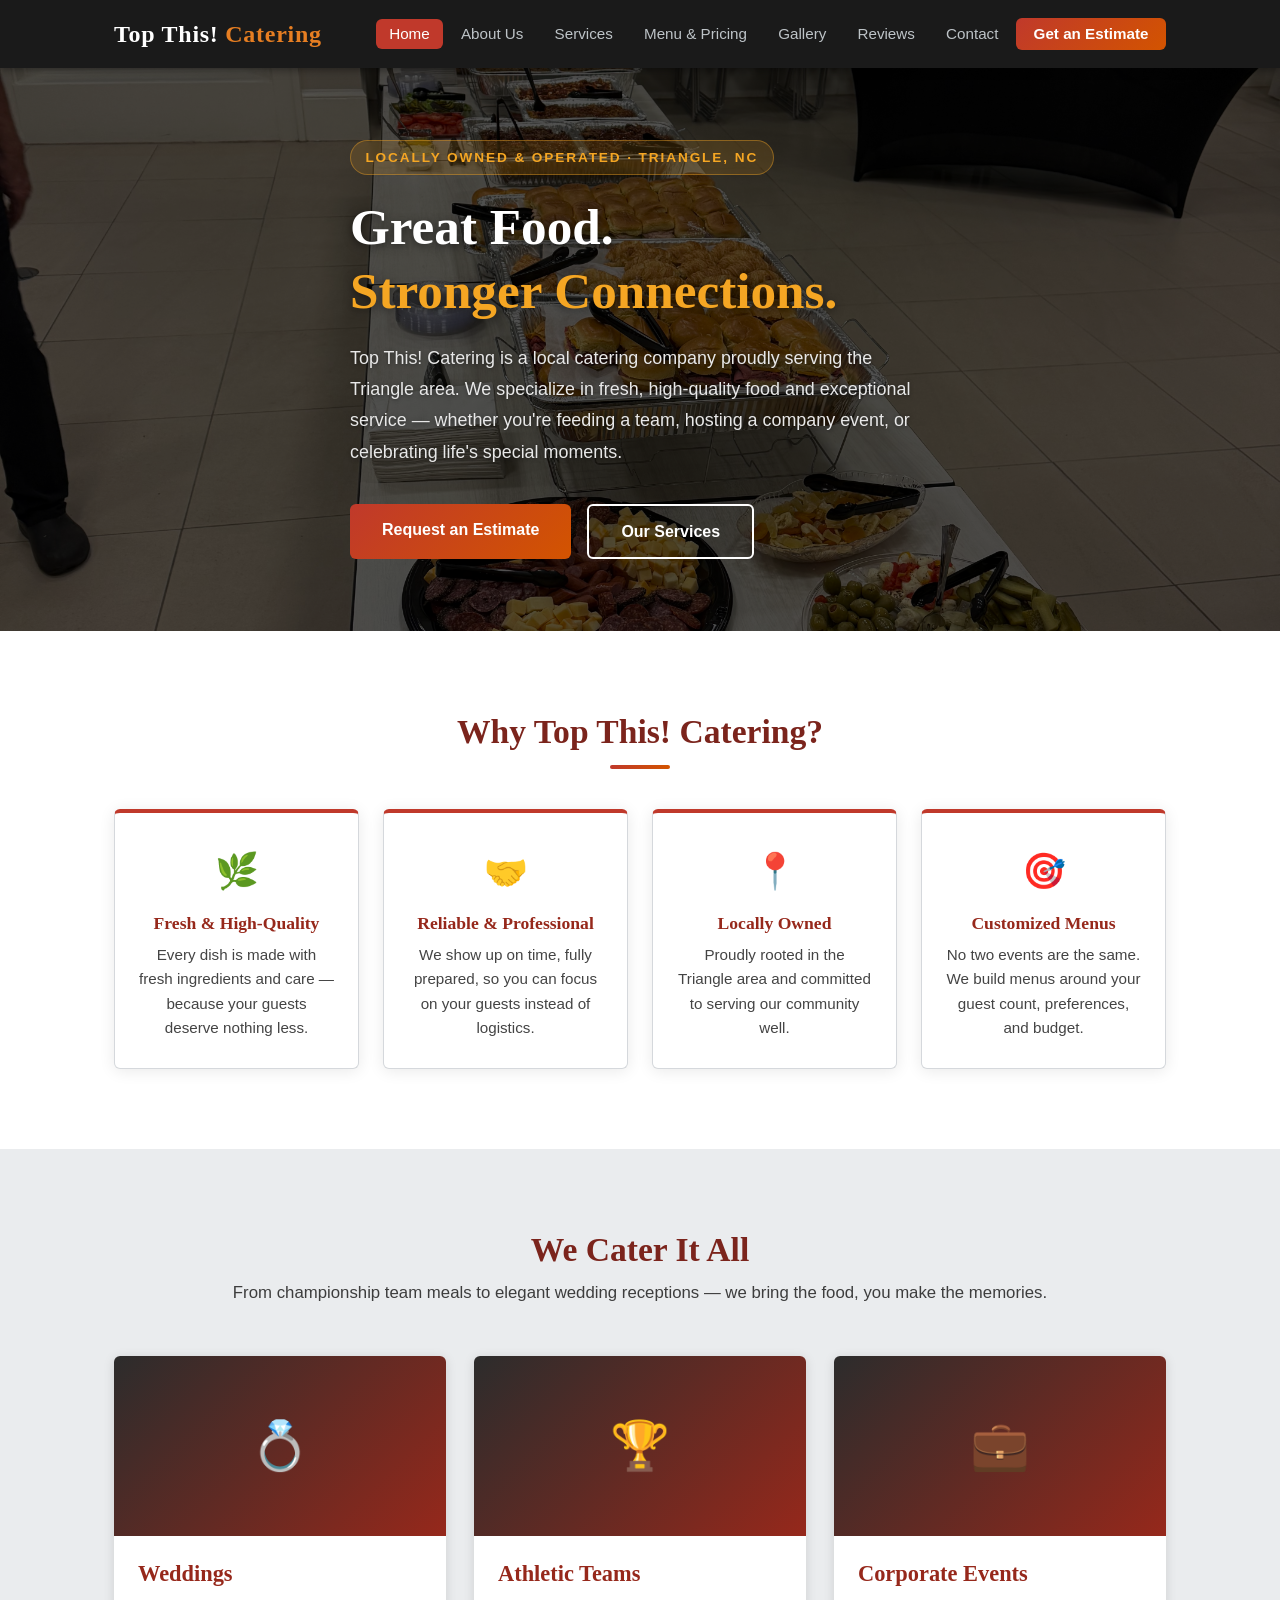
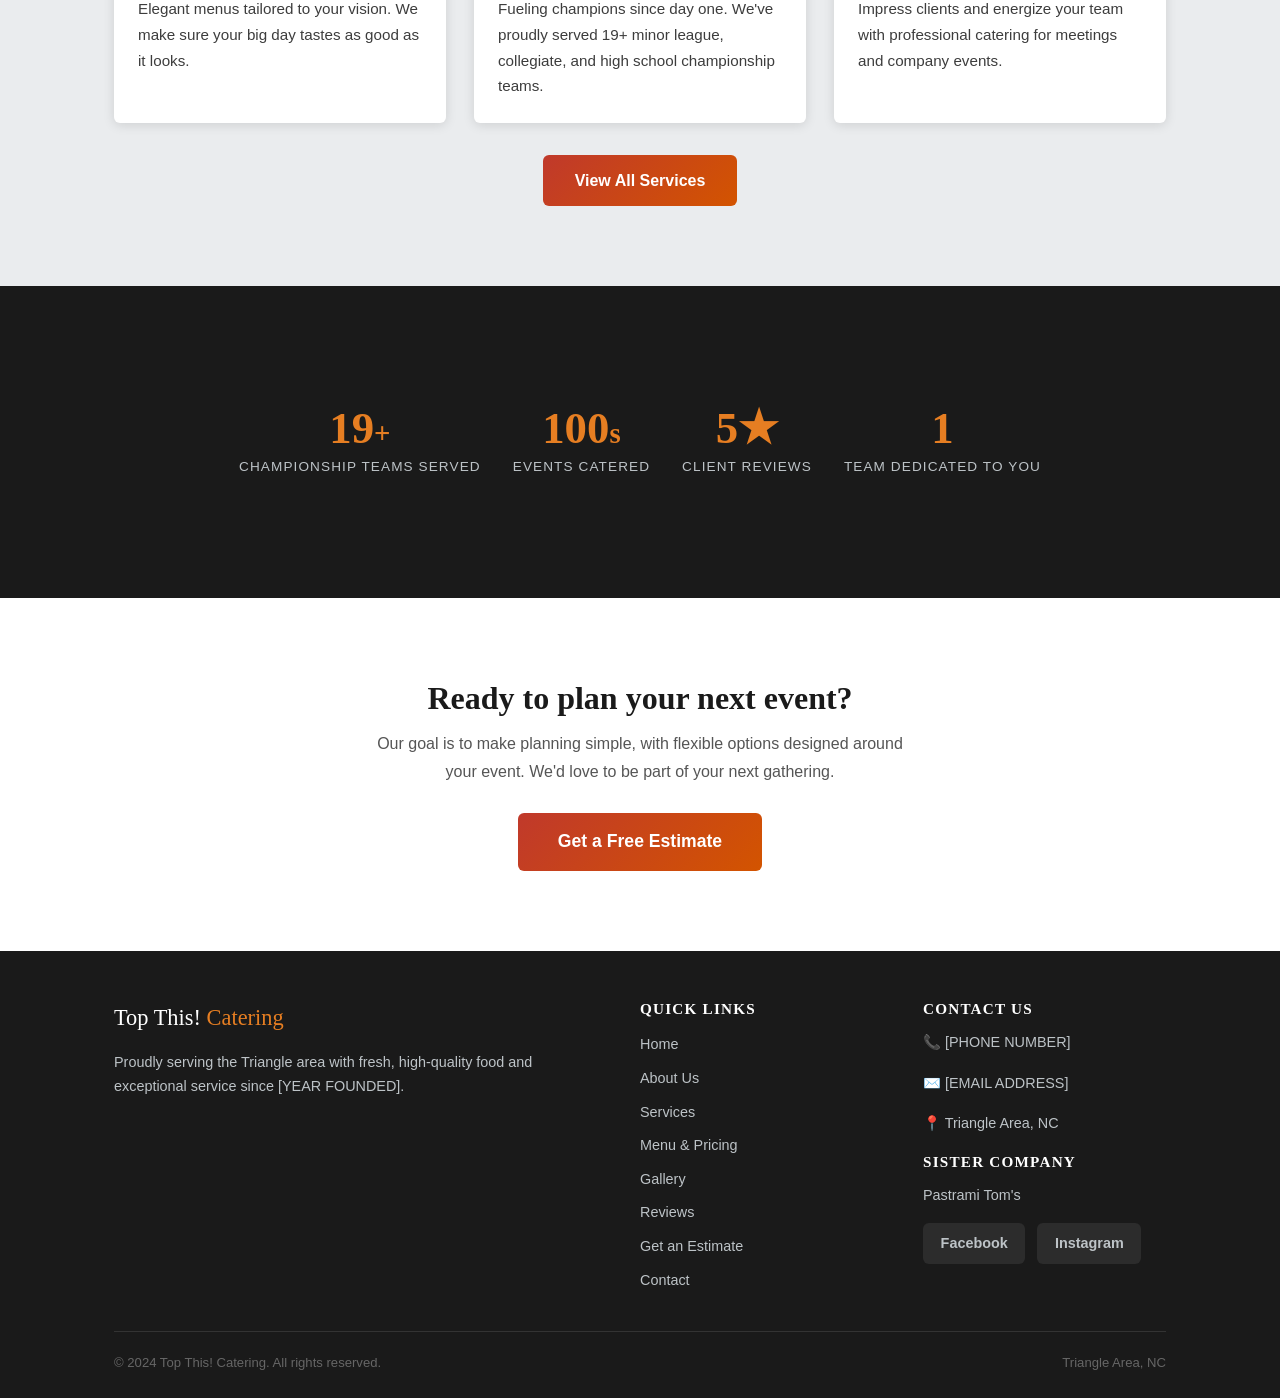
==== index.html @ 69d063e1 "Initial commit — Top This! Catering website" ====
<!DOCTYPE html>
<html lang="en">
<head>
  <meta charset="UTF-8" />
  <meta name="viewport" content="width=device-width, initial-scale=1.0" />
  <title>Top This! Catering — Triangle Area's Premier Catering</title>
  <meta name="description" content="Top This! Catering serves the Triangle area with fresh, high-quality food for weddings, corporate events, athletic teams, and more. Request a free estimate today." />
  <link rel="stylesheet" href="styles.css" />
</head>
<body>

  <!-- ── NAVIGATION ── -->
  <nav class="navbar" aria-label="Main navigation">
    <div class="container">
      <a href="index.html" class="nav-brand">Top This!<span> Catering</span></a>
      <button class="nav-toggle" aria-label="Toggle navigation" aria-expanded="false">
        <span></span><span></span><span></span>
      </button>
      <ul class="nav-links" role="list">
        <li><a href="index.html">Home</a></li>
        <li><a href="about.html">About Us</a></li>
        <li><a href="services.html">Services</a></li>
        <li><a href="menu.html">Menu & Pricing</a></li>
        <li><a href="gallery.html">Gallery</a></li>
        <li><a href="reviews.html">Reviews</a></li>
        <li><a href="contact.html">Contact</a></li>
        <li><a href="estimate.html" class="nav-cta">Get an Estimate</a></li>
      </ul>
    </div>
  </nav>

  <!-- ── HERO ── -->
  <section class="hero" aria-label="Introduction" style="background-image: url('images/IMG_9445.jpeg'); background-size: cover; background-position: center; position: relative;">
  <div style="position:absolute; inset:0; background: rgba(0,0,0,0.68); z-index:0;"></div>
    <div class="container">
      <div class="hero-content">
        <span class="hero-eyebrow">Locally Owned &amp; Operated · Triangle, NC</span>
        <h1>Great Food.<br /><span>Stronger Connections.</span></h1>
        <p>Top This! Catering is a local catering company proudly serving the Triangle area. We specialize in fresh, high-quality food and exceptional service — whether you're feeding a team, hosting a company event, or celebrating life's special moments.</p>
        <div class="hero-actions">
          <a href="estimate.html" class="btn btn-primary">Request an Estimate</a>
          <a href="services.html" class="btn btn-outline">Our Services</a>
        </div>
      </div>
    </div>
  </section>

  <!-- ── WHY TOP THIS ── -->
  <section class="section" aria-labelledby="highlights-heading">
    <div class="container">
      <h2 class="section-title" id="highlights-heading">Why Top This! Catering?</h2>
      <div class="divider"></div>
      <div class="feature-grid">
        <div class="feature-card">
          <div class="feature-icon" aria-hidden="true">🌿</div>
          <h3>Fresh &amp; High-Quality</h3>
          <p>Every dish is made with fresh ingredients and care — because your guests deserve nothing less.</p>
        </div>
        <div class="feature-card">
          <div class="feature-icon" aria-hidden="true">🤝</div>
          <h3>Reliable &amp; Professional</h3>
          <p>We show up on time, fully prepared, so you can focus on your guests instead of logistics.</p>
        </div>
        <div class="feature-card">
          <div class="feature-icon" aria-hidden="true">📍</div>
          <h3>Locally Owned</h3>
          <p>Proudly rooted in the Triangle area and committed to serving our community well.</p>
        </div>
        <div class="feature-card">
          <div class="feature-icon" aria-hidden="true">🎯</div>
          <h3>Customized Menus</h3>
          <p>No two events are the same. We build menus around your guest count, preferences, and budget.</p>
        </div>
      </div>
    </div>
  </section>

  <!-- ── SERVICES OVERVIEW ── -->
  <section class="section section-alt" aria-labelledby="services-heading">
    <div class="container">
      <h2 class="section-title" id="services-heading">We Cater It All</h2>
      <p class="section-subtitle">From championship team meals to elegant wedding receptions — we bring the food, you make the memories.</p>
      <div class="service-grid">
        <div class="service-card">
          <div class="service-card-img" aria-hidden="true">💍</div>
          <div class="service-card-body">
            <h3>Weddings</h3>
            <p>Elegant menus tailored to your vision. We make sure your big day tastes as good as it looks.</p>
          </div>
        </div>
        <div class="service-card">
          <div class="service-card-img" aria-hidden="true">🏆</div>
          <div class="service-card-body">
            <h3>Athletic Teams</h3>
            <p>Fueling champions since day one. We've proudly served 19+ minor league, collegiate, and high school championship teams.</p>
          </div>
        </div>
        <div class="service-card">
          <div class="service-card-img" aria-hidden="true">💼</div>
          <div class="service-card-body">
            <h3>Corporate Events</h3>
            <p>Impress clients and energize your team with professional catering for meetings and company events.</p>
          </div>
        </div>
      </div>
      <div class="text-center mt-2">
        <a href="services.html" class="btn btn-primary">View All Services</a>
      </div>
    </div>
  </section>

  <!-- ── STATS BANNER ── -->
  <section class="section section-dark" aria-label="Company stats">
    <div class="container">
      <div class="stat-bar">
        <div class="stat-item">
          <div class="stat-number">19<span style="font-size:1.8rem">+</span></div>
          <div class="stat-label">Championship Teams Served</div>
        </div>
        <div class="stat-item">
          <div class="stat-number">100<span style="font-size:1.8rem">s</span></div>
          <div class="stat-label">Events Catered</div>
        </div>
        <div class="stat-item">
          <div class="stat-number">5★</div>
          <div class="stat-label">Client Reviews</div>
        </div>
        <div class="stat-item">
          <div class="stat-number">1</div>
          <div class="stat-label">Team Dedicated to You</div>
        </div>
      </div>
    </div>
  </section>

  <!-- ── CTA STRIP ── -->
  <section class="section" aria-label="Call to action">
    <div class="container text-center">
      <h2 style="margin-bottom:0.75rem;">Ready to plan your next event?</h2>
      <p style="color:var(--mid-gray); max-width:540px; margin:0 auto 1.75rem;">Our goal is to make planning simple, with flexible options designed around your event. We'd love to be part of your next gathering.</p>
      <a href="estimate.html" class="btn btn-primary" style="font-size:1.1rem; padding:0.9rem 2.5rem;">Get a Free Estimate</a>
    </div>
  </section>

  <!-- ── FOOTER ── -->
  <footer class="footer" aria-label="Site footer">
    <div class="container">
      <div class="footer-grid">
        <div>
          <div class="footer-brand">Top This!<span> Catering</span></div>
          <p>Proudly serving the Triangle area with fresh, high-quality food and exceptional service since [YEAR FOUNDED].</p>
        </div>
        <div>
          <h4>Quick Links</h4>
          <ul class="footer-links">
            <li><a href="index.html">Home</a></li>
            <li><a href="about.html">About Us</a></li>
            <li><a href="services.html">Services</a></li>
            <li><a href="menu.html">Menu &amp; Pricing</a></li>
            <li><a href="gallery.html">Gallery</a></li>
            <li><a href="reviews.html">Reviews</a></li>
            <li><a href="estimate.html">Get an Estimate</a></li>
            <li><a href="contact.html">Contact</a></li>
          </ul>
        </div>
        <div>
          <h4>Contact Us</h4>
          <p>📞 <a href="tel:+1XXXXXXXXXX">[PHONE NUMBER]</a></p>
          <p>✉️ <a href="mailto:info@topthiscatering.com">[EMAIL ADDRESS]</a></p>
          <p>📍 Triangle Area, NC</p>
          <h4 style="margin-top:1rem;">Sister Company</h4>
          <p>Pastrami Tom's</p>
          <div class="social-links">
            <a href="#" class="social-link" aria-label="Pastrami Tom's Facebook">Facebook</a>
            <a href="#" class="social-link" aria-label="Pastrami Tom's Instagram">Instagram</a>
          </div>
        </div>
      </div>
      <div class="footer-bottom">
        <span>&copy; 2024 Top This! Catering. All rights reserved.</span>
        <span>Triangle Area, NC</span>
      </div>
    </div>
  </footer>

  <script src="nav.js"></script>
</body>
</html>
---- styles.css ----
/* =============================================
   Top This! Catering — Global Stylesheet
   Color Scheme: Red, Burnt Orange, Silver, Black
   ============================================= */

/* --- Reset & Base --- */
*, *::before, *::after {
  box-sizing: border-box;
  margin: 0;
  padding: 0;
}

:root {
  --red:         #C0392B;
  --red-dark:    #96281B;
  --orange:      #D35400;
  --orange-light:#E67E22;
  --silver:      #BDC3C7;
  --silver-light:#ECF0F1;
  --black:       #1A1A1A;
  --dark-gray:   #2C2C2C;
  --mid-gray:    #555555;
  --white:       #FFFFFF;
  --font-main:   'Segoe UI', Arial, sans-serif;
  --font-head:   'Georgia', serif;
  --max-width:   1100px;
  --radius:      6px;
  --shadow:      0 2px 12px rgba(0,0,0,0.12);
  --transition:  0.25s ease;
}

html {
  scroll-behavior: smooth;
}

body {
  font-family: var(--font-main);
  background-color: var(--white);
  color: #1A1A1A;
  line-height: 1.7;
  font-size: 16px;
}

img {
  max-width: 100%;
  display: block;
}

a {
  color: var(--red);
  text-decoration: none;
  transition: color var(--transition);
}

a:hover {
  color: var(--orange);
}

ul {
  list-style: none;
}

/* --- Typography --- */
h1, h2, h3, h4 {
  font-family: var(--font-head);
  line-height: 1.25;
  color: var(--black);
}

h1 { font-size: 2.6rem; }
h2 { font-size: 2rem;   }
h3 { font-size: 1.4rem; }
h4 { font-size: 1.1rem; }

p { margin-bottom: 1rem; }

/* --- Layout Helpers --- */
.container {
  max-width: var(--max-width);
  margin: 0 auto;
  padding: 0 1.5rem;
}

.section {
  padding: 5rem 0;
}

.section-alt {
  background-color: #EAECEE;
}

.section-dark {
  background-color: #1A1A1A;
  color: var(--silver-light);
}

.section-dark h2,
.section-dark h3 {
  color: #FFFFFF;
}

.section-title {
  text-align: center;
  margin-bottom: 0.5rem;
  font-size: 2.1rem;
  color: #7B241C;
  font-weight: 700;
}

.section-subtitle {
  text-align: center;
  color: #3D3D3D;
  font-size: 1.05rem;
  margin-bottom: 3rem;
}

.divider {
  width: 60px;
  height: 4px;
  background: linear-gradient(90deg, var(--red), var(--orange));
  margin: 0.75rem auto 2.5rem;
  border-radius: 2px;
}

/* --- Buttons --- */
.btn {
  display: inline-block;
  padding: 0.75rem 2rem;
  border-radius: var(--radius);
  font-size: 1rem;
  font-weight: 600;
  cursor: pointer;
  transition: background var(--transition), transform var(--transition);
  border: none;
  text-align: center;
}

.btn:hover {
  transform: translateY(-2px);
}

.btn-primary {
  background: linear-gradient(135deg, var(--red), var(--orange));
  color: var(--white);
}

.btn-primary:hover {
  background: linear-gradient(135deg, var(--red-dark), var(--orange));
  color: var(--white);
}

.btn-outline {
  background: transparent;
  border: 2px solid var(--white);
  color: var(--white);
}

.btn-outline:hover {
  background: var(--white);
  color: var(--red);
}

.btn-secondary {
  background: var(--dark-gray);
  color: var(--white);
}

.btn-secondary:hover {
  background: var(--black);
  color: var(--white);
}

/* =============================================
   NAVIGATION
   ============================================= */
.navbar {
  position: sticky;
  top: 0;
  z-index: 1000;
  background-color: var(--black);
  box-shadow: 0 2px 8px rgba(0,0,0,0.4);
}

.navbar .container {
  display: flex;
  align-items: center;
  justify-content: space-between;
  height: 68px;
}

.nav-brand {
  font-family: var(--font-head);
  font-size: 1.5rem;
  font-weight: 700;
  color: var(--white);
  letter-spacing: 0.03em;
}

.nav-brand span {
  color: var(--orange-light);
}

.nav-links {
  display: flex;
  gap: 0.25rem;
  align-items: center;
}

.nav-links a {
  color: var(--silver);
  padding: 0.4rem 0.85rem;
  border-radius: var(--radius);
  font-size: 0.95rem;
  font-weight: 500;
  transition: background var(--transition), color var(--transition);
}

.nav-links a:hover,
.nav-links a.active {
  background-color: var(--red);
  color: var(--white);
}

.nav-cta {
  background: linear-gradient(135deg, var(--red), var(--orange)) !important;
  color: var(--white) !important;
  padding: 0.45rem 1.1rem !important;
  font-weight: 600 !important;
}

.nav-cta:hover {
  opacity: 0.9;
}

/* Hamburger */
.nav-toggle {
  display: none;
  flex-direction: column;
  gap: 5px;
  cursor: pointer;
  background: none;
  border: none;
  padding: 4px;
}

.nav-toggle span {
  display: block;
  width: 26px;
  height: 3px;
  background: var(--silver);
  border-radius: 2px;
  transition: all var(--transition);
}

@media (max-width: 768px) {
  .nav-toggle { display: flex; }

  .nav-links {
    display: none;
    flex-direction: column;
    position: absolute;
    top: 68px;
    left: 0;
    right: 0;
    background: var(--black);
    padding: 1rem 1.5rem 1.5rem;
    gap: 0.5rem;
    border-top: 2px solid var(--red);
  }

  .nav-links.open { display: flex; }

  .nav-links a {
    padding: 0.6rem 1rem;
    font-size: 1rem;
  }
}

/* =============================================
   HERO
   ============================================= */
.hero {
  position: relative;
  background: linear-gradient(135deg, var(--black) 0%, var(--dark-gray) 50%, #3a1a0a 100%);
  min-height: 560px;
  display: flex;
  align-items: center;
  overflow: hidden;
}

.hero-content {
  position: relative;
  z-index: 1;
  max-width: 700px;
  padding: 4.5rem 0;
}

.hero-eyebrow {
  display: inline-block;
  font-size: 0.85rem;
  font-weight: 700;
  letter-spacing: 0.14em;
  text-transform: uppercase;
  color: #F5A623;
  background: rgba(245,166,35,0.15);
  border: 1px solid rgba(245,166,35,0.4);
  border-radius: 20px;
  padding: 0.3rem 0.9rem;
  margin-bottom: 1.25rem;
}

.hero h1 {
  color: #FFFFFF;
  margin-bottom: 1.25rem;
  font-size: 3.2rem;
  text-shadow: 0 2px 8px rgba(0,0,0,0.5);
}

.hero h1 span {
  color: #F5A623;
}

.hero p {
  color: #E8E8E8;
  font-size: 1.12rem;
  margin-bottom: 2.25rem;
  max-width: 580px;
  line-height: 1.75;
  text-shadow: 0 1px 4px rgba(0,0,0,0.4);
}

.hero-actions {
  display: flex;
  gap: 1rem;
  flex-wrap: wrap;
}

/* =============================================
   HIGHLIGHT CARDS / FEATURE GRID
   ============================================= */
.feature-grid {
  display: grid;
  grid-template-columns: repeat(auto-fit, minmax(220px, 1fr));
  gap: 1.5rem;
}

.feature-card {
  background: var(--white);
  border: 1px solid #D5D8DC;
  border-top: 4px solid var(--red);
  border-radius: var(--radius);
  padding: 1.75rem 1.5rem;
  text-align: center;
  box-shadow: 0 2px 16px rgba(0,0,0,0.09);
  transition: transform var(--transition);
}

.feature-card:hover {
  transform: translateY(-4px);
}

.feature-icon {
  font-size: 2.2rem;
  margin-bottom: 0.75rem;
}

.feature-card h3 {
  font-size: 1.1rem;
  margin-bottom: 0.5rem;
  color: var(--red-dark);
}

.feature-card p {
  font-size: 0.95rem;
  color: #444444;
  margin: 0;
  line-height: 1.6;
}

/* =============================================
   SERVICE CARDS
   ============================================= */
.service-grid {
  display: grid;
  grid-template-columns: repeat(auto-fit, minmax(280px, 1fr));
  gap: 1.75rem;
}

.service-card {
  background: var(--white);
  border-radius: var(--radius);
  box-shadow: var(--shadow);
  overflow: hidden;
  transition: transform var(--transition);
}

.service-card:hover {
  transform: translateY(-4px);
}

.service-card-img {
  height: 180px;
  background: linear-gradient(135deg, var(--dark-gray), var(--red-dark));
  display: flex;
  align-items: center;
  justify-content: center;
  font-size: 3rem;
}

.service-card-body {
  padding: 1.5rem;
}

.service-card-body h3 {
  margin-bottom: 0.5rem;
  color: var(--red-dark);
}

.service-card-body p {
  font-size: 0.95rem;
  color: #3D3D3D;
  margin: 0;
}

/* =============================================
   MENU PAGE
   ============================================= */
.menu-category {
  margin-bottom: 3rem;
}

.menu-category h3 {
  color: var(--red-dark);
  border-bottom: 2px solid var(--orange-light);
  padding-bottom: 0.4rem;
  margin-bottom: 1.25rem;
  font-size: 1.3rem;
}

.menu-items {
  display: grid;
  grid-template-columns: repeat(auto-fill, minmax(260px, 1fr));
  gap: 1rem;
}

.menu-item {
  background: var(--white);
  border: 1px solid var(--silver);
  border-radius: var(--radius);
  padding: 1.1rem 1.25rem;
  box-shadow: 0 1px 6px rgba(0,0,0,0.07);
}

.menu-item h4 {
  color: var(--black);
  margin-bottom: 0.25rem;
}

.menu-item p {
  font-size: 0.88rem;
  color: var(--mid-gray);
  margin: 0;
}

.pricing-note {
  background: linear-gradient(135deg, var(--red), var(--orange));
  color: var(--white);
  border-radius: var(--radius);
  padding: 2rem 2.5rem;
  text-align: center;
  margin-top: 2rem;
}

.pricing-note h3 {
  color: var(--white);
  margin-bottom: 0.75rem;
  font-size: 1.4rem;
}

.pricing-note p {
  font-size: 1rem;
  margin-bottom: 1.25rem;
  opacity: 0.95;
}

/* =============================================
   GALLERY
   ============================================= */
.gallery-grid {
  display: grid;
  grid-template-columns: repeat(auto-fill, minmax(260px, 1fr));
  gap: 1.25rem;
}

.gallery-placeholder {
  background: linear-gradient(135deg, var(--dark-gray), #3a1a0a);
  border-radius: var(--radius);
  height: 220px;
  display: flex;
  flex-direction: column;
  align-items: center;
  justify-content: center;
  color: var(--silver);
  font-size: 0.9rem;
  gap: 0.5rem;
  border: 2px dashed var(--mid-gray);
  transition: border-color var(--transition);
}

.gallery-placeholder:hover {
  border-color: var(--orange-light);
}

.gallery-placeholder .ph-icon {
  font-size: 2rem;
  opacity: 0.5;
}

/* =============================================
   REVIEWS
   ============================================= */
.reviews-grid {
  display: grid;
  grid-template-columns: repeat(auto-fill, minmax(300px, 1fr));
  gap: 1.5rem;
}

.review-card {
  background: var(--white);
  border: 1px solid var(--silver);
  border-radius: var(--radius);
  padding: 1.75rem;
  box-shadow: var(--shadow);
  position: relative;
}

.review-card::before {
  content: '\201C';
  position: absolute;
  top: 0.75rem;
  left: 1.25rem;
  font-size: 3.5rem;
  color: var(--orange-light);
  line-height: 1;
  font-family: Georgia, serif;
  opacity: 0.6;
}

.review-stars {
  color: var(--orange);
  font-size: 1rem;
  margin-bottom: 0.75rem;
  letter-spacing: 2px;
}

.review-text {
  font-size: 0.95rem;
  color: var(--dark-gray);
  font-style: italic;
  margin-bottom: 1rem;
}

.review-author {
  font-weight: 700;
  font-size: 0.9rem;
  color: var(--red-dark);
}

.review-source {
  font-size: 0.8rem;
  color: var(--mid-gray);
}

/* =============================================
   FORMS
   ============================================= */
.form-wrapper {
  max-width: 680px;
  margin: 0 auto;
  background: var(--white);
  border-radius: var(--radius);
  padding: 2.5rem;
  box-shadow: var(--shadow);
}

.form-group {
  margin-bottom: 1.4rem;
}

.form-group label {
  display: block;
  font-weight: 600;
  font-size: 0.92rem;
  margin-bottom: 0.4rem;
  color: var(--dark-gray);
}

.form-group input,
.form-group select,
.form-group textarea {
  width: 100%;
  padding: 0.7rem 1rem;
  border: 1px solid var(--silver);
  border-radius: var(--radius);
  font-size: 0.95rem;
  font-family: var(--font-main);
  color: var(--black);
  background: var(--white);
  transition: border-color var(--transition), box-shadow var(--transition);
}

.form-group input:focus,
.form-group select:focus,
.form-group textarea:focus {
  outline: none;
  border-color: var(--red);
  box-shadow: 0 0 0 3px rgba(192,57,43,0.12);
}

.form-group textarea {
  resize: vertical;
  min-height: 120px;
}

.form-row {
  display: grid;
  grid-template-columns: 1fr 1fr;
  gap: 1.25rem;
}

@media (max-width: 560px) {
  .form-row { grid-template-columns: 1fr; }
}

.form-submit {
  width: 100%;
  padding: 0.9rem;
  font-size: 1.05rem;
}

.form-note {
  text-align: center;
  font-size: 0.85rem;
  color: var(--mid-gray);
  margin-top: 1rem;
}

/* =============================================
   CONTACT PAGE
   ============================================= */
.contact-grid {
  display: grid;
  grid-template-columns: 1fr 1.6fr;
  gap: 3rem;
  align-items: start;
}

@media (max-width: 768px) {
  .contact-grid { grid-template-columns: 1fr; }
}

.contact-info h3 {
  color: var(--red-dark);
  margin-bottom: 1rem;
}

.contact-detail {
  display: flex;
  align-items: flex-start;
  gap: 0.75rem;
  margin-bottom: 1.25rem;
}

.contact-detail-icon {
  font-size: 1.3rem;
  flex-shrink: 0;
  margin-top: 0.1rem;
}

.contact-detail-text strong {
  display: block;
  font-size: 0.85rem;
  text-transform: uppercase;
  letter-spacing: 0.05em;
  color: var(--mid-gray);
  margin-bottom: 0.15rem;
}

.social-links {
  display: flex;
  gap: 0.75rem;
  flex-wrap: wrap;
  margin-top: 0.5rem;
}

.social-link {
  background: var(--dark-gray);
  color: var(--silver-light);
  padding: 0.5rem 1.1rem;
  border-radius: var(--radius);
  font-size: 0.9rem;
  font-weight: 600;
  transition: background var(--transition);
}

.social-link:hover {
  background: var(--red);
  color: var(--white);
}

/* =============================================
   ABOUT PAGE
   ============================================= */
.about-intro {
  display: grid;
  grid-template-columns: 1fr 1fr;
  gap: 3rem;
  align-items: center;
}

@media (max-width: 768px) {
  .about-intro { grid-template-columns: 1fr; }
}

.about-img-placeholder {
  background: linear-gradient(135deg, var(--dark-gray), #3a1a0a);
  border-radius: var(--radius);
  height: 360px;
  display: flex;
  flex-direction: column;
  align-items: center;
  justify-content: center;
  color: var(--silver);
  gap: 0.5rem;
  border: 2px dashed var(--mid-gray);
}

.about-img-placeholder .ph-icon {
  font-size: 3rem;
  opacity: 0.4;
}

.values-grid {
  display: grid;
  grid-template-columns: repeat(auto-fit, minmax(200px, 1fr));
  gap: 1.5rem;
}

.value-card {
  text-align: center;
  padding: 1.75rem 1.25rem;
  border: 1px solid var(--silver);
  border-radius: var(--radius);
  background: var(--white);
  box-shadow: var(--shadow);
}

.value-card .val-icon {
  font-size: 2rem;
  margin-bottom: 0.75rem;
}

.value-card h4 {
  color: var(--red-dark);
  margin-bottom: 0.4rem;
}

.value-card p {
  font-size: 0.88rem;
  color: var(--mid-gray);
  margin: 0;
}

.stat-bar {
  display: flex;
  gap: 2rem;
  flex-wrap: wrap;
  justify-content: center;
  padding: 2.5rem 0;
}

.stat-item {
  text-align: center;
}

.stat-number {
  font-size: 2.8rem;
  font-weight: 700;
  font-family: var(--font-head);
  color: var(--orange-light);
  line-height: 1;
}

.stat-label {
  font-size: 0.85rem;
  color: var(--silver);
  text-transform: uppercase;
  letter-spacing: 0.08em;
  margin-top: 0.25rem;
}

/* =============================================
   SPORTS / TEAMS TABLE
   ============================================= */
.teams-list {
  display: grid;
  grid-template-columns: repeat(auto-fill, minmax(240px, 1fr));
  gap: 0.75rem;
}

.team-item {
  background: var(--white);
  border-left: 4px solid var(--orange);
  border-radius: 0 var(--radius) var(--radius) 0;
  padding: 0.75rem 1rem;
  font-size: 0.95rem;
  box-shadow: 0 1px 4px rgba(0,0,0,0.08);
}

.team-item strong {
  color: var(--red-dark);
  display: block;
  font-size: 0.9rem;
}

/* =============================================
   FOOTER
   ============================================= */
.footer {
  background-color: var(--black);
  color: var(--silver);
  padding: 3rem 0 1.5rem;
}

.footer-grid {
  display: grid;
  grid-template-columns: 2fr 1fr 1fr;
  gap: 2.5rem;
  margin-bottom: 2rem;
}

@media (max-width: 640px) {
  .footer-grid { grid-template-columns: 1fr; gap: 1.5rem; }
}

.footer-brand {
  font-family: var(--font-head);
  font-size: 1.4rem;
  color: var(--white);
  margin-bottom: 0.75rem;
}

.footer-brand span {
  color: var(--orange-light);
}

.footer p,
.footer a {
  font-size: 0.9rem;
  color: var(--silver);
}

.footer a:hover {
  color: var(--orange-light);
}

.footer h4 {
  color: var(--white);
  font-size: 0.95rem;
  margin-bottom: 0.75rem;
  text-transform: uppercase;
  letter-spacing: 0.08em;
}

.footer-links li {
  margin-bottom: 0.4rem;
}

.footer-bottom {
  border-top: 1px solid #333;
  padding-top: 1.25rem;
  display: flex;
  justify-content: space-between;
  align-items: center;
  flex-wrap: wrap;
  gap: 0.5rem;
  font-size: 0.82rem;
  color: #666;
}

/* =============================================
   PAGE HERO (inner pages)
   ============================================= */
.page-hero {
  background: linear-gradient(135deg, var(--black) 0%, var(--dark-gray) 100%);
  padding: 3.5rem 0 3rem;
  position: relative;
}

.page-hero::after {
  content: '';
  position: absolute;
  bottom: 0;
  left: 0;
  right: 0;
  height: 4px;
  background: linear-gradient(90deg, var(--red), var(--orange));
}

.page-hero h1 {
  color: var(--white);
  font-size: 2.4rem;
}

.page-hero p {
  color: var(--silver);
  font-size: 1.05rem;
  max-width: 600px;
  margin-top: 0.5rem;
  margin-bottom: 0;
}

/* =============================================
   UTILITY
   ============================================= */
.text-center { text-align: center; }
.text-red    { color: var(--red); }
.text-orange { color: var(--orange-light); }
.mt-1 { margin-top: 1rem; }
.mt-2 { margin-top: 2rem; }
.mt-3 { margin-top: 3rem; }
.mb-0 { margin-bottom: 0; }

.badge {
  display: inline-block;
  background: var(--orange);
  color: var(--white);
  font-size: 0.75rem;
  font-weight: 700;
  padding: 0.2rem 0.65rem;
  border-radius: 20px;
  letter-spacing: 0.05em;
  text-transform: uppercase;
}

/* =============================================
   SUCCESS STATE (form submission)
   ============================================= */
.form-success {
  display: none;
  text-align: center;
  padding: 2.5rem;
}

.form-success .success-icon {
  font-size: 3rem;
  margin-bottom: 1rem;
}

.form-success h3 {
  color: var(--red-dark);
  margin-bottom: 0.5rem;
}

/* =============================================
   RESPONSIVE
   ============================================= */
@media (max-width: 768px) {
  h1 { font-size: 2rem; }
  h2 { font-size: 1.6rem; }
  .hero h1 { font-size: 2.2rem; }
  .section { padding: 3.5rem 0; }
  .hero-content { padding: 3rem 0; }
}

@media (max-width: 480px) {
  h1 { font-size: 1.75rem; }
  .hero h1 { font-size: 1.9rem; }
  .form-wrapper { padding: 1.5rem; }
}
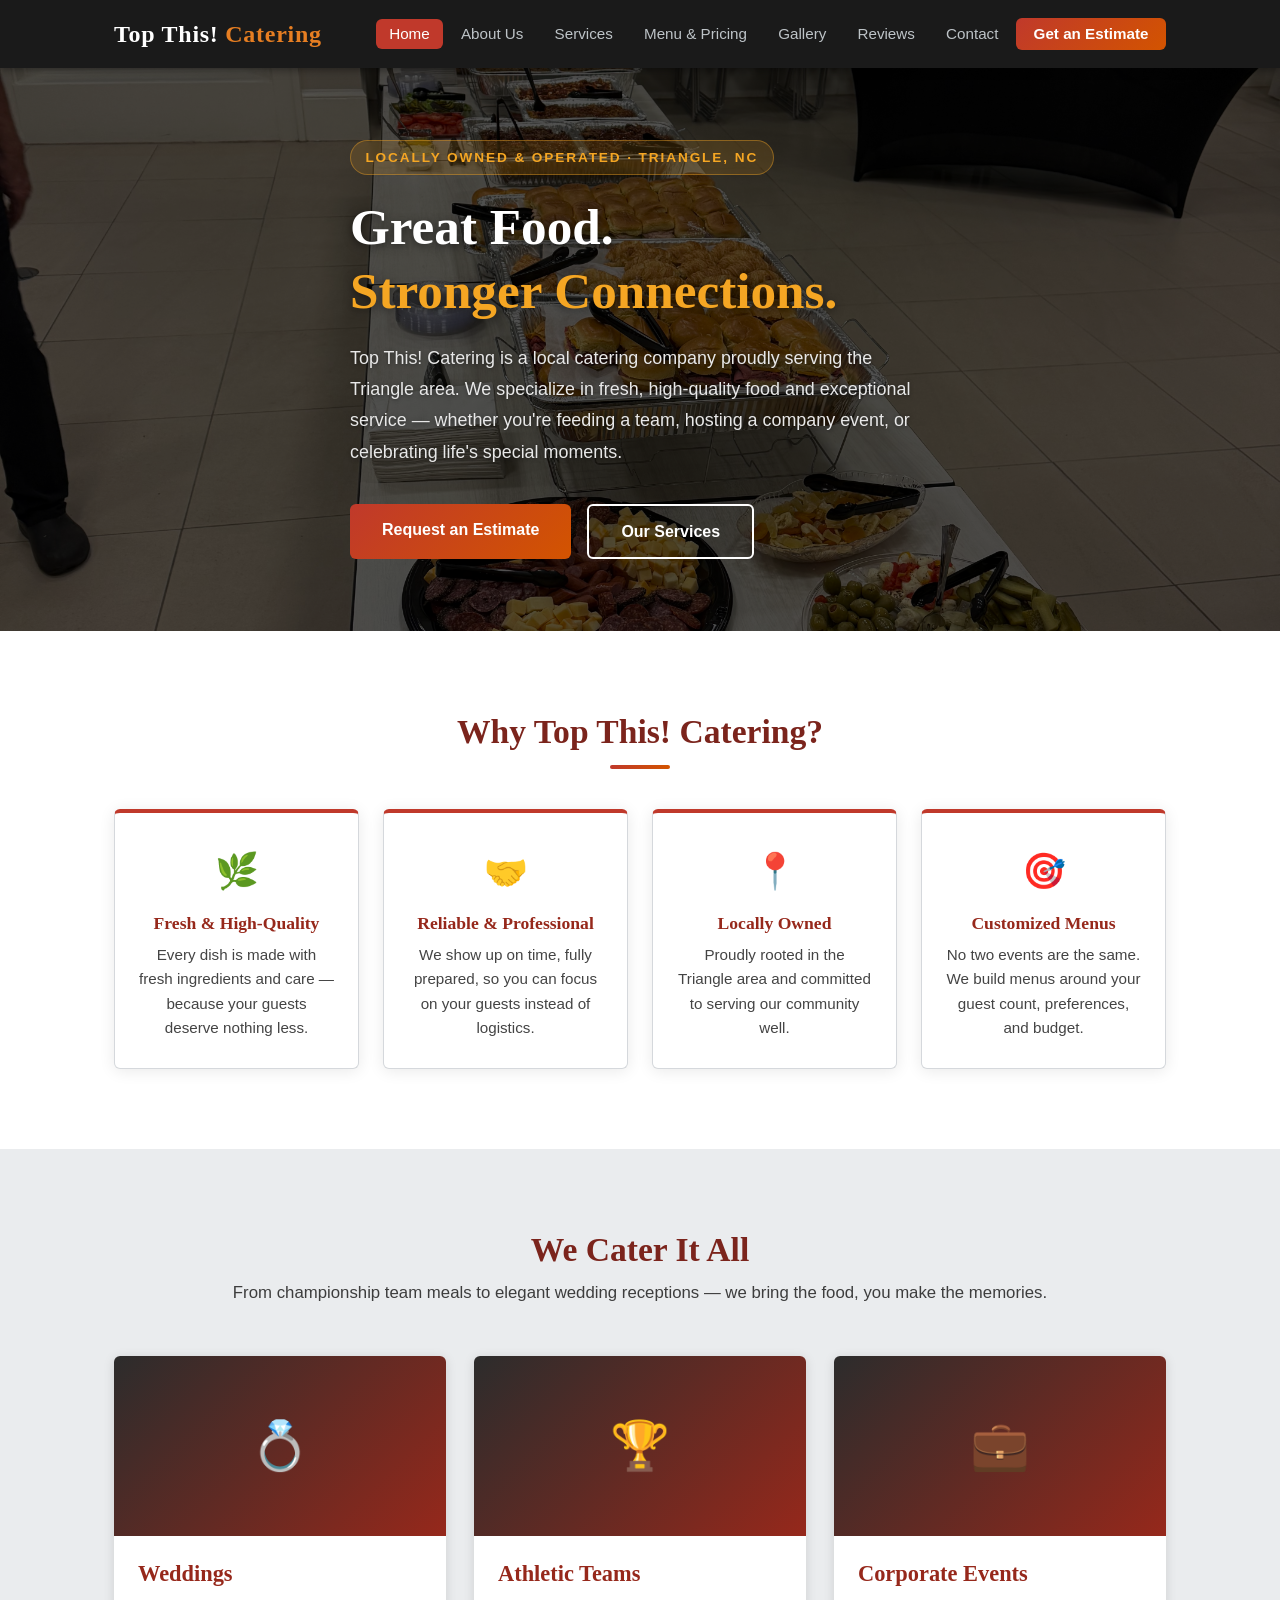
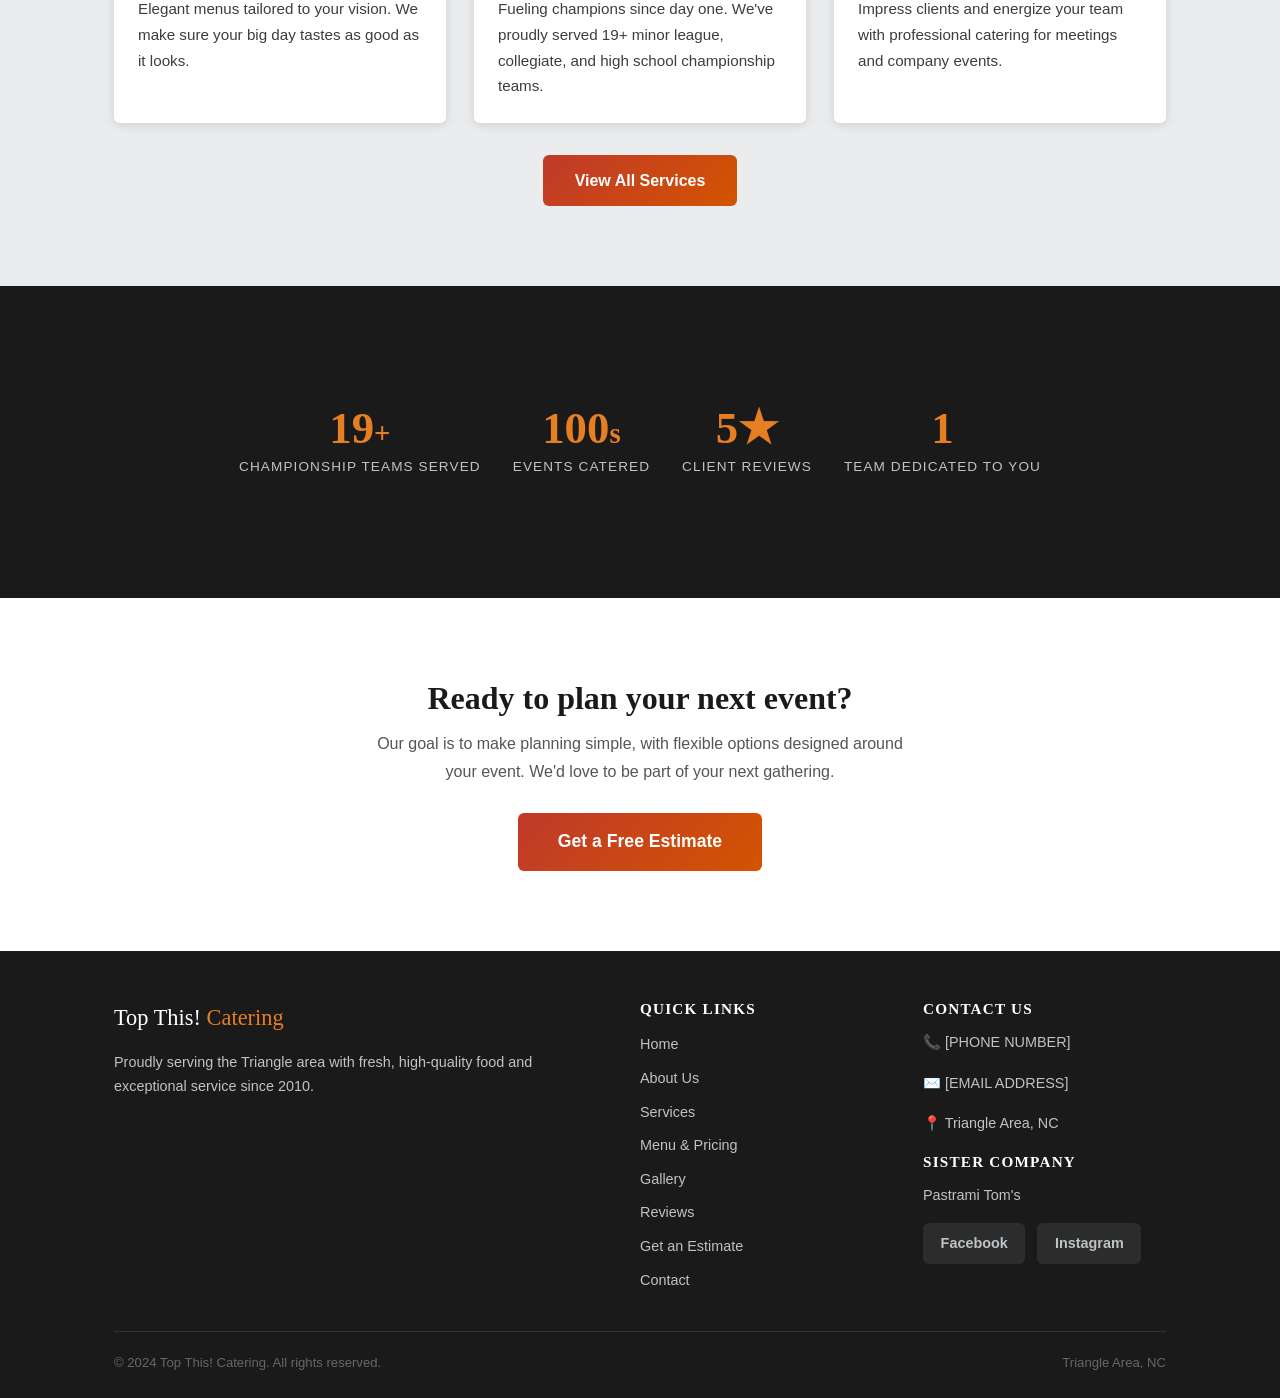
==== commit 600812da: "Update founding year to 2010 across all pages" ====
--- a/index.html
+++ b/index.html
@@ -148,7 +148,7 @@
       <div class="footer-grid">
         <div>
           <div class="footer-brand">Top This!<span> Catering</span></div>
-          <p>Proudly serving the Triangle area with fresh, high-quality food and exceptional service since [YEAR FOUNDED].</p>
+          <p>Proudly serving the Triangle area with fresh, high-quality food and exceptional service since 2010.</p>
         </div>
         <div>
           <h4>Quick Links</h4>
